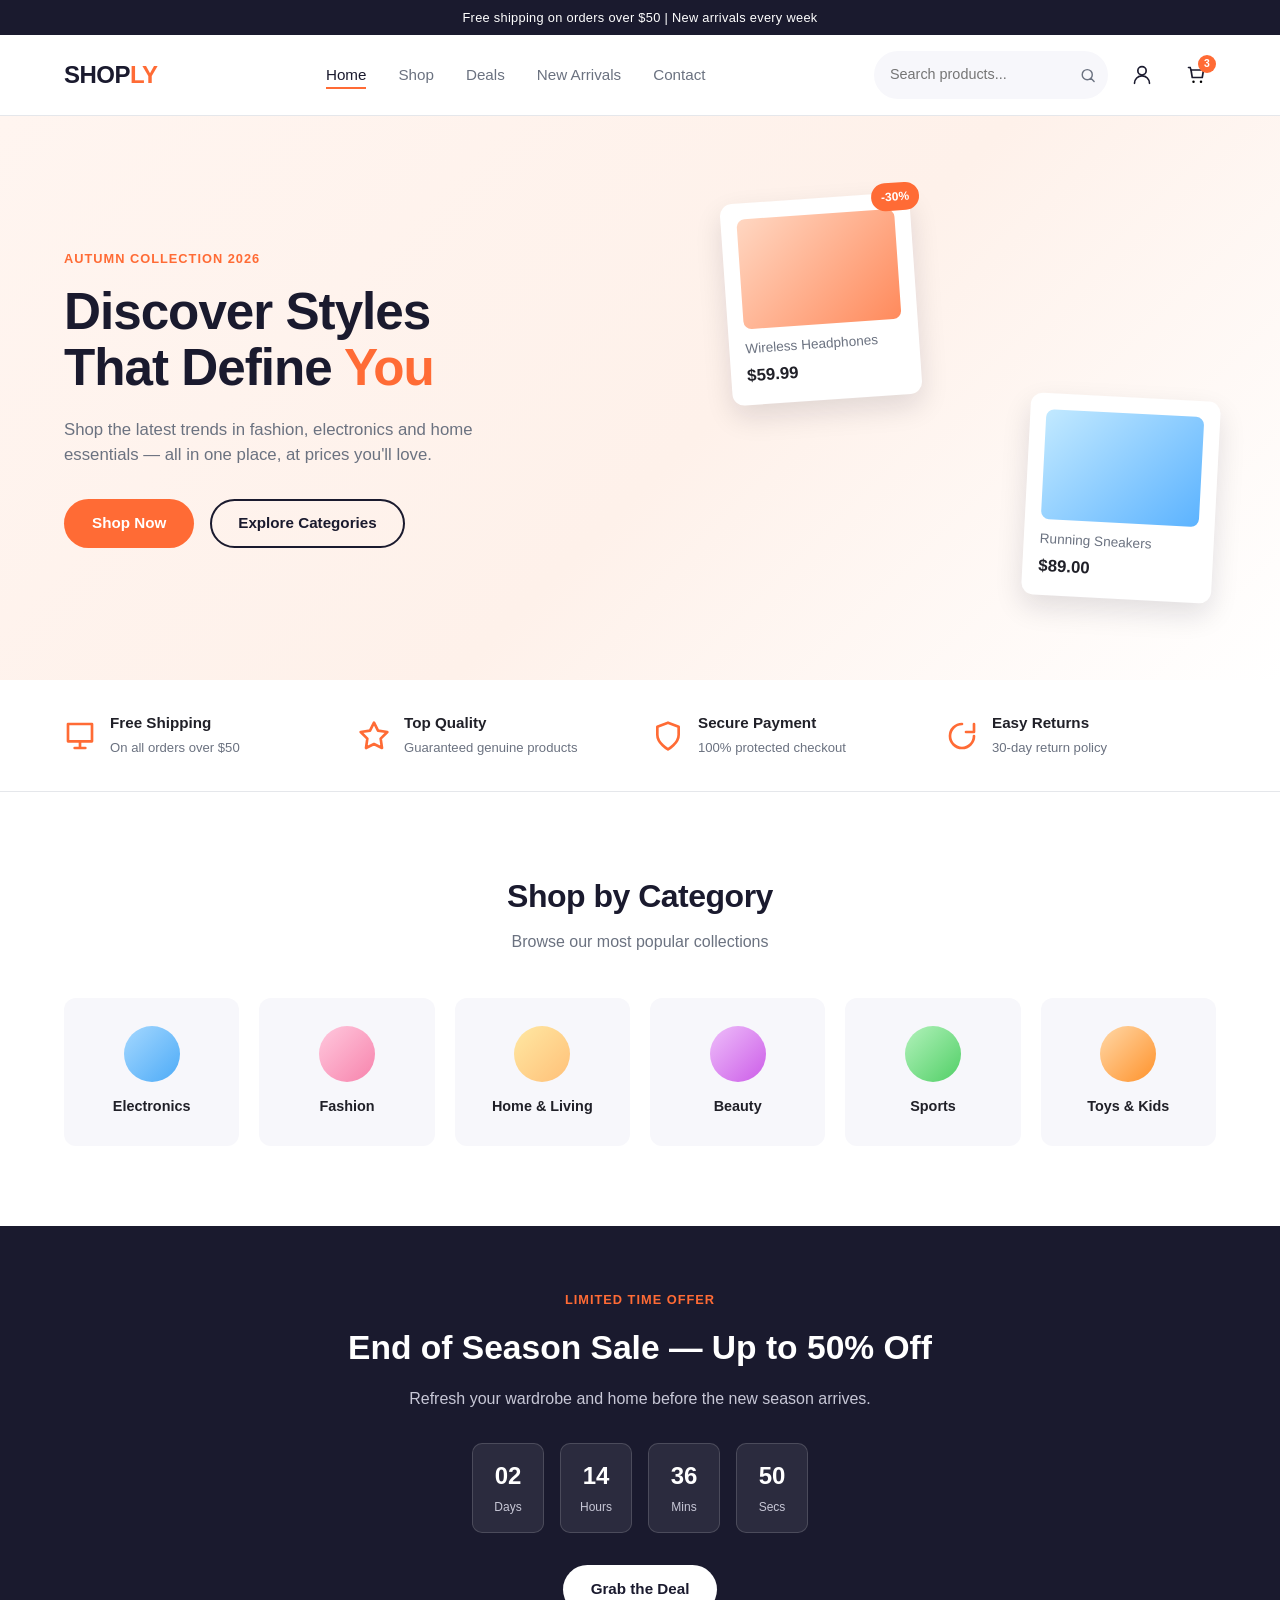
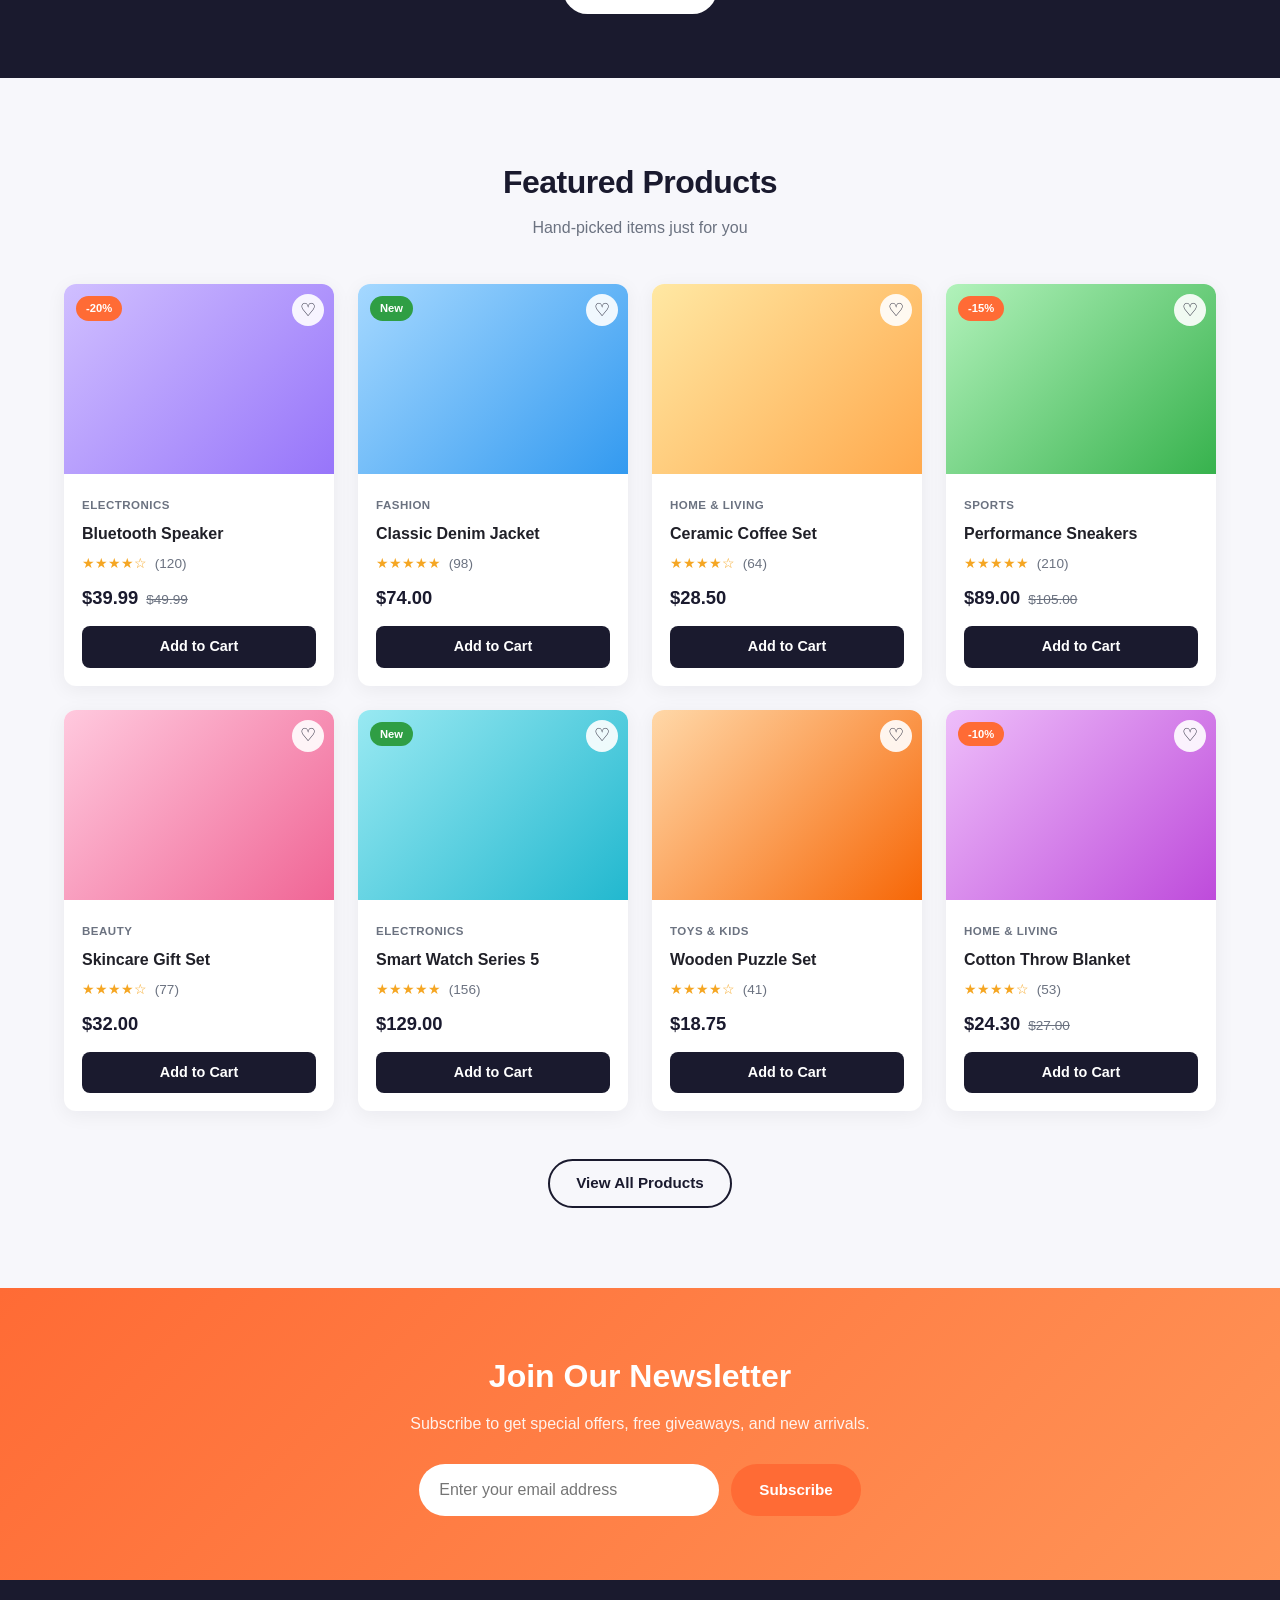
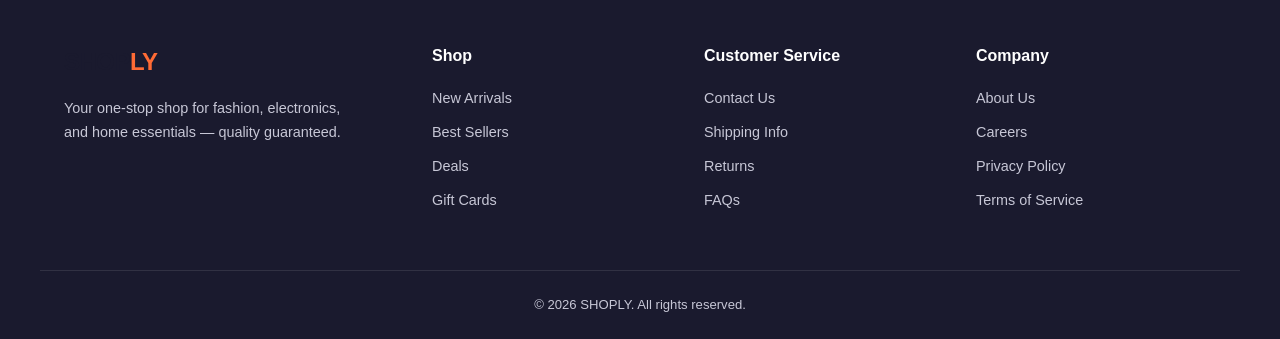
==== index.html @ c8c4f8ac "Make the homepage of website" ====
<!DOCTYPE html>
<html lang="en">
<head>
<meta charset="UTF-8">
<meta name="viewport" content="width=device-width, initial-scale=1.0">
<title>SHOPLY | Online Store</title>
<link rel="stylesheet" href="css/style.css">
</head>
<body>

  <!-- Top bar -->
  <div class="topbar">
    <p>Free shipping on orders over $50 | New arrivals every week</p>
  </div>

  <!-- Header -->
  <header class="header">
    <div class="container header-inner">
      <a href="#" class="logo">SHOP<span>LY</span></a>

      <nav class="nav">
        <ul>
          <li><a href="#" class="active">Home</a></li>
          <li><a href="#categories">Shop</a></li>
          <li><a href="#deals">Deals</a></li>
          <li><a href="#products">New Arrivals</a></li>
          <li><a href="#footer">Contact</a></li>
        </ul>
      </nav>

      <div class="header-actions">
        <div class="search-box">
          <input type="text" placeholder="Search products...">
          <button aria-label="Search">
            <svg viewBox="0 0 24 24"><path d="M21 21l-4.35-4.35m1.85-5.15a7 7 0 11-14 0 7 7 0 0114 0z" stroke="currentColor" stroke-width="2" fill="none" stroke-linecap="round"/></svg>
          </button>
        </div>
        <button class="icon-btn" aria-label="Account">
          <svg viewBox="0 0 24 24"><path d="M12 12a5 5 0 100-10 5 5 0 000 10zM3 22c0-4.97 4.03-9 9-9s9 4.03 9 9" stroke="currentColor" stroke-width="2" fill="none" stroke-linecap="round"/></svg>
        </button>
        <button class="icon-btn cart-btn" aria-label="Cart">
          <svg viewBox="0 0 24 24"><path d="M6 6h15l-1.5 9h-12z" stroke="currentColor" stroke-width="2" fill="none" stroke-linejoin="round"/><circle cx="9" cy="20" r="1.5"/><circle cx="18" cy="20" r="1.5"/><path d="M3 3h2l1 3" stroke="currentColor" stroke-width="2" fill="none" stroke-linecap="round"/></svg>
          <span class="cart-count">3</span>
        </button>
      </div>
    </div>
  </header>

  <!-- Hero -->
  <section class="hero">
    <div class="container hero-inner">
      <div class="hero-text">
        <p class="hero-tag">Autumn Collection 2026</p>
        <h1>Discover Styles <br> That Define <span>You</span></h1>
        <p class="hero-desc">Shop the latest trends in fashion, electronics and home essentials — all in one place, at prices you'll love.</p>
        <div class="hero-buttons">
          <a href="#products" class="btn btn-primary">Shop Now</a>
          <a href="#categories" class="btn btn-outline">Explore Categories</a>
        </div>
      </div>
      <div class="hero-visual">
        <div class="hero-card hero-card-1">
          <span class="badge">-30%</span>
          <div class="hero-card-thumb thumb-a"></div>
          <p>Wireless Headphones</p>
          <strong>$59.99</strong>
        </div>
        <div class="hero-card hero-card-2">
          <div class="hero-card-thumb thumb-b"></div>
          <p>Running Sneakers</p>
          <strong>$89.00</strong>
        </div>
      </div>
    </div>
  </section>

  <!-- Features strip -->
  <section class="features">
    <div class="container features-grid">
      <div class="feature">
        <svg viewBox="0 0 24 24"><path d="M3 3h18v13H3zM8 21h8M12 16v5" stroke="currentColor" stroke-width="2" fill="none" stroke-linecap="round" stroke-linejoin="round"/></svg>
        <div><strong>Free Shipping</strong><span>On all orders over $50</span></div>
      </div>
      <div class="feature">
        <svg viewBox="0 0 24 24"><path d="M12 2l3 6 7 1-5 5 1 7-6-3-6 3 1-7-5-5 7-1z" stroke="currentColor" stroke-width="2" fill="none" stroke-linejoin="round"/></svg>
        <div><strong>Top Quality</strong><span>Guaranteed genuine products</span></div>
      </div>
      <div class="feature">
        <svg viewBox="0 0 24 24"><path d="M12 22s8-4.5 8-11V5l-8-3-8 3v6c0 6.5 8 11 8 11z" stroke="currentColor" stroke-width="2" fill="none" stroke-linejoin="round"/></svg>
        <div><strong>Secure Payment</strong><span>100% protected checkout</span></div>
      </div>
      <div class="feature">
        <svg viewBox="0 0 24 24"><path d="M21 12a9 9 0 11-9-9" stroke="currentColor" stroke-width="2" fill="none" stroke-linecap="round"/><path d="M21 3v6h-6" stroke="currentColor" stroke-width="2" fill="none" stroke-linecap="round" stroke-linejoin="round"/></svg>
        <div><strong>Easy Returns</strong><span>30-day return policy</span></div>
      </div>
    </div>
  </section>

  <!-- Categories -->
  <section class="categories" id="categories">
    <div class="container">
      <div class="section-heading">
        <h2>Shop by Category</h2>
        <p>Browse our most popular collections</p>
      </div>
      <div class="category-grid">
        <a href="#" class="category-card">
          <div class="category-icon cat-electronics"></div>
          <span>Electronics</span>
        </a>
        <a href="#" class="category-card">
          <div class="category-icon cat-fashion"></div>
          <span>Fashion</span>
        </a>
        <a href="#" class="category-card">
          <div class="category-icon cat-home"></div>
          <span>Home &amp; Living</span>
        </a>
        <a href="#" class="category-card">
          <div class="category-icon cat-beauty"></div>
          <span>Beauty</span>
        </a>
        <a href="#" class="category-card">
          <div class="category-icon cat-sports"></div>
          <span>Sports</span>
        </a>
        <a href="#" class="category-card">
          <div class="category-icon cat-toys"></div>
          <span>Toys &amp; Kids</span>
        </a>
      </div>
    </div>
  </section>

  <!-- Deal Banner -->
  <section class="deal-banner" id="deals">
    <div class="container deal-inner">
      <div class="deal-text">
        <p class="deal-tag">Limited Time Offer</p>
        <h2>End of Season Sale — Up to 50% Off</h2>
        <p>Refresh your wardrobe and home before the new season arrives.</p>
        <div class="countdown">
          <div class="count-box"><strong>02</strong><span>Days</span></div>
          <div class="count-box"><strong>14</strong><span>Hours</span></div>
          <div class="count-box"><strong>36</strong><span>Mins</span></div>
          <div class="count-box"><strong>50</strong><span>Secs</span></div>
        </div>
        <a href="#products" class="btn btn-light">Grab the Deal</a>
      </div>
    </div>
  </section>

  <!-- Products -->
  <section class="products" id="products">
    <div class="container">
      <div class="section-heading">
        <h2>Featured Products</h2>
        <p>Hand-picked items just for you</p>
      </div>

      <div class="product-grid">

        <article class="product-card">
          <div class="product-thumb thumb-1">
            <span class="tag tag-sale">-20%</span>
            <button class="wish-btn" aria-label="Add to wishlist">♡</button>
          </div>
          <div class="product-info">
            <span class="product-cat">Electronics</span>
            <h3>Bluetooth Speaker</h3>
            <div class="rating">★★★★☆ <span>(120)</span></div>
            <div class="price-row">
              <span class="price">$39.99</span>
              <span class="old-price">$49.99</span>
            </div>
            <button class="btn btn-add">Add to Cart</button>
          </div>
        </article>

        <article class="product-card">
          <div class="product-thumb thumb-2">
            <span class="tag tag-new">New</span>
            <button class="wish-btn" aria-label="Add to wishlist">♡</button>
          </div>
          <div class="product-info">
            <span class="product-cat">Fashion</span>
            <h3>Classic Denim Jacket</h3>
            <div class="rating">★★★★★ <span>(98)</span></div>
            <div class="price-row">
              <span class="price">$74.00</span>
            </div>
            <button class="btn btn-add">Add to Cart</button>
          </div>
        </article>

        <article class="product-card">
          <div class="product-thumb thumb-3">
            <button class="wish-btn" aria-label="Add to wishlist">♡</button>
          </div>
          <div class="product-info">
            <span class="product-cat">Home &amp; Living</span>
            <h3>Ceramic Coffee Set</h3>
            <div class="rating">★★★★☆ <span>(64)</span></div>
            <div class="price-row">
              <span class="price">$28.50</span>
            </div>
            <button class="btn btn-add">Add to Cart</button>
          </div>
        </article>

        <article class="product-card">
          <div class="product-thumb thumb-4">
            <span class="tag tag-sale">-15%</span>
            <button class="wish-btn" aria-label="Add to wishlist">♡</button>
          </div>
          <div class="product-info">
            <span class="product-cat">Sports</span>
            <h3>Performance Sneakers</h3>
            <div class="rating">★★★★★ <span>(210)</span></div>
            <div class="price-row">
              <span class="price">$89.00</span>
              <span class="old-price">$105.00</span>
            </div>
            <button class="btn btn-add">Add to Cart</button>
          </div>
        </article>

        <article class="product-card">
          <div class="product-thumb thumb-5">
            <button class="wish-btn" aria-label="Add to wishlist">♡</button>
          </div>
          <div class="product-info">
            <span class="product-cat">Beauty</span>
            <h3>Skincare Gift Set</h3>
            <div class="rating">★★★★☆ <span>(77)</span></div>
            <div class="price-row">
              <span class="price">$32.00</span>
            </div>
            <button class="btn btn-add">Add to Cart</button>
          </div>
        </article>

        <article class="product-card">
          <div class="product-thumb thumb-6">
            <span class="tag tag-new">New</span>
            <button class="wish-btn" aria-label="Add to wishlist">♡</button>
          </div>
          <div class="product-info">
            <span class="product-cat">Electronics</span>
            <h3>Smart Watch Series 5</h3>
            <div class="rating">★★★★★ <span>(156)</span></div>
            <div class="price-row">
              <span class="price">$129.00</span>
            </div>
            <button class="btn btn-add">Add to Cart</button>
          </div>
        </article>

        <article class="product-card">
          <div class="product-thumb thumb-7">
            <button class="wish-btn" aria-label="Add to wishlist">♡</button>
          </div>
          <div class="product-info">
            <span class="product-cat">Toys &amp; Kids</span>
            <h3>Wooden Puzzle Set</h3>
            <div class="rating">★★★★☆ <span>(41)</span></div>
            <div class="price-row">
              <span class="price">$18.75</span>
            </div>
            <button class="btn btn-add">Add to Cart</button>
          </div>
        </article>

        <article class="product-card">
          <div class="product-thumb thumb-8">
            <span class="tag tag-sale">-10%</span>
            <button class="wish-btn" aria-label="Add to wishlist">♡</button>
          </div>
          <div class="product-info">
            <span class="product-cat">Home &amp; Living</span>
            <h3>Cotton Throw Blanket</h3>
            <div class="rating">★★★★☆ <span>(53)</span></div>
            <div class="price-row">
              <span class="price">$24.30</span>
              <span class="old-price">$27.00</span>
            </div>
            <button class="btn btn-add">Add to Cart</button>
          </div>
        </article>

      </div>

      <div class="view-more">
        <a href="#" class="btn btn-outline">View All Products</a>
      </div>
    </div>
  </section>

  <!-- Newsletter -->
  <section class="newsletter">
    <div class="container newsletter-inner">
      <h2>Join Our Newsletter</h2>
      <p>Subscribe to get special offers, free giveaways, and new arrivals.</p>
      <form class="newsletter-form">
        <input type="email" placeholder="Enter your email address" required>
        <button type="submit" class="btn btn-primary">Subscribe</button>
      </form>
    </div>
  </section>

  <!-- Footer -->
  <footer class="footer" id="footer">
    <div class="container footer-grid">
      <div class="footer-col">
        <a href="#" class="logo">SHOP<span>LY</span></a>
        <p>Your one-stop shop for fashion, electronics, and home essentials — quality guaranteed.</p>
      </div>
      <div class="footer-col">
        <h4>Shop</h4>
        <ul>
          <li><a href="#">New Arrivals</a></li>
          <li><a href="#">Best Sellers</a></li>
          <li><a href="#">Deals</a></li>
          <li><a href="#">Gift Cards</a></li>
        </ul>
      </div>
      <div class="footer-col">
        <h4>Customer Service</h4>
        <ul>
          <li><a href="#">Contact Us</a></li>
          <li><a href="#">Shipping Info</a></li>
          <li><a href="#">Returns</a></li>
          <li><a href="#">FAQs</a></li>
        </ul>
      </div>
      <div class="footer-col">
        <h4>Company</h4>
        <ul>
          <li><a href="#">About Us</a></li>
          <li><a href="#">Careers</a></li>
          <li><a href="#">Privacy Policy</a></li>
          <li><a href="#">Terms of Service</a></li>
        </ul>
      </div>
    </div>
    <div class="container footer-bottom">
      <p>&copy; 2026 SHOPLY. All rights reserved.</p>
    </div>
  </footer>

</body>
</html>
---- css/style.css ----
/* ============ Reset & Base ============ */
* {
  margin: 0;
  padding: 0;
  box-sizing: border-box;
}

:root {
  --primary: #ff6b35;
  --primary-dark: #e8551f;
  --dark: #1a1a2e;
  --gray-900: #202028;
  --gray-600: #6b7280;
  --gray-300: #e5e7eb;
  --gray-100: #f7f7fb;
  --white: #ffffff;
  --radius: 12px;
  --shadow: 0 4px 20px rgba(20, 20, 40, 0.06);
  --shadow-hover: 0 12px 28px rgba(20, 20, 40, 0.12);
}

body {
  font-family: "Segoe UI", Roboto, Helvetica, Arial, sans-serif;
  color: var(--gray-900);
  background: var(--white);
  line-height: 1.5;
}

img, svg {
  display: block;
  max-width: 100%;
}

svg {
  width: 20px;
  height: 20px;
}

a {
  text-decoration: none;
  color: inherit;
}

ul {
  list-style: none;
}

button {
  font: inherit;
  cursor: pointer;
  border: none;
  background: none;
}

.container {
  width: 100%;
  max-width: 1200px;
  margin: 0 auto;
  padding: 0 24px;
}

/* ============ Buttons ============ */
.btn {
  display: inline-block;
  padding: 13px 28px;
  border-radius: 999px;
  font-weight: 600;
  font-size: 0.95rem;
  transition: transform 0.15s ease, box-shadow 0.15s ease, background 0.15s ease;
  text-align: center;
}

.btn-primary {
  background: var(--primary);
  color: var(--white);
}
.btn-primary:hover {
  background: var(--primary-dark);
  transform: translateY(-2px);
  box-shadow: 0 8px 20px rgba(255, 107, 53, 0.35);
}

.btn-outline {
  background: transparent;
  color: var(--dark);
  border: 2px solid var(--dark);
  padding: 11px 26px;
}
.btn-outline:hover {
  background: var(--dark);
  color: var(--white);
}

.btn-light {
  background: var(--white);
  color: var(--dark);
}
.btn-light:hover {
  transform: translateY(-2px);
  box-shadow: 0 8px 20px rgba(0, 0, 0, 0.2);
}

.btn-add {
  width: 100%;
  background: var(--dark);
  color: var(--white);
  border-radius: 8px;
  padding: 10px 0;
  font-size: 0.9rem;
}
.btn-add:hover {
  background: var(--primary);
}

/* ============ Top Bar ============ */
.topbar {
  background: var(--dark);
  color: var(--white);
  text-align: center;
  font-size: 0.8rem;
  padding: 8px 16px;
  letter-spacing: 0.3px;
}

/* ============ Header ============ */
.header {
  position: sticky;
  top: 0;
  z-index: 100;
  background: var(--white);
  border-bottom: 1px solid var(--gray-300);
}

.header-inner {
  display: flex;
  align-items: center;
  justify-content: space-between;
  gap: 24px;
  padding-top: 16px;
  padding-bottom: 16px;
}

.logo {
  font-size: 1.5rem;
  font-weight: 800;
  letter-spacing: -0.5px;
  color: var(--dark);
  white-space: nowrap;
}
.logo span {
  color: var(--primary);
}

.nav ul {
  display: flex;
  gap: 32px;
}
.nav a {
  font-weight: 500;
  font-size: 0.95rem;
  color: var(--gray-600);
  position: relative;
  padding-bottom: 4px;
}
.nav a:hover,
.nav a.active {
  color: var(--dark);
}
.nav a.active::after {
  content: "";
  position: absolute;
  left: 0;
  bottom: -2px;
  width: 100%;
  height: 2px;
  background: var(--primary);
}

.header-actions {
  display: flex;
  align-items: center;
  gap: 14px;
}

.search-box {
  display: flex;
  align-items: center;
  background: var(--gray-100);
  border-radius: 999px;
  padding: 8px 6px 8px 16px;
  min-width: 220px;
}
.search-box input {
  border: none;
  background: transparent;
  outline: none;
  font: inherit;
  width: 100%;
  font-size: 0.9rem;
}
.search-box button {
  color: var(--gray-600);
  padding: 6px;
  display: flex;
}

.icon-btn {
  position: relative;
  width: 40px;
  height: 40px;
  display: flex;
  align-items: center;
  justify-content: center;
  border-radius: 50%;
  color: var(--dark);
  flex-shrink: 0;
}
.icon-btn:hover {
  background: var(--gray-100);
}

.cart-count {
  position: absolute;
  top: 0;
  right: 0;
  background: var(--primary);
  color: var(--white);
  font-size: 0.65rem;
  font-weight: 700;
  width: 18px;
  height: 18px;
  border-radius: 50%;
  display: flex;
  align-items: center;
  justify-content: center;
}

/* ============ Hero ============ */
.hero {
  background: linear-gradient(135deg, #fff5f0 0%, #fef1ea 55%, #ffffff 100%);
  overflow: hidden;
}

.hero-inner {
  display: grid;
  grid-template-columns: 1.1fr 0.9fr;
  align-items: center;
  gap: 40px;
  padding-top: 72px;
  padding-bottom: 72px;
}

.hero-tag {
  color: var(--primary);
  font-weight: 700;
  letter-spacing: 1px;
  text-transform: uppercase;
  font-size: 0.8rem;
  margin-bottom: 16px;
}

.hero-text h1 {
  font-size: 3.2rem;
  line-height: 1.1;
  font-weight: 800;
  letter-spacing: -1px;
  color: var(--dark);
}
.hero-text h1 span {
  color: var(--primary);
}

.hero-desc {
  margin-top: 20px;
  color: var(--gray-600);
  font-size: 1.05rem;
  max-width: 460px;
}

.hero-buttons {
  display: flex;
  gap: 16px;
  margin-top: 32px;
  flex-wrap: wrap;
}

.hero-visual {
  position: relative;
  display: flex;
  justify-content: center;
  align-items: center;
  height: 420px;
}

.hero-card {
  position: absolute;
  background: var(--white);
  border-radius: var(--radius);
  box-shadow: var(--shadow-hover);
  padding: 16px;
  width: 190px;
}

.hero-card p {
  font-size: 0.85rem;
  color: var(--gray-600);
  margin-top: 10px;
}

.hero-card strong {
  display: block;
  margin-top: 4px;
  font-size: 1.05rem;
}

.hero-card-1 {
  top: 10px;
  left: 10px;
  transform: rotate(-4deg);
}

.hero-card-2 {
  bottom: 10px;
  right: 0;
  transform: rotate(3deg);
}

.hero-card-thumb {
  height: 110px;
  border-radius: 8px;
}

.thumb-a { background: linear-gradient(135deg, #ffd7c2, #ff8a5c); }
.thumb-b { background: linear-gradient(135deg, #c2e9ff, #5cb3ff); }

.badge {
  position: absolute;
  top: -10px;
  right: -10px;
  background: var(--primary);
  color: var(--white);
  font-size: 0.75rem;
  font-weight: 700;
  padding: 5px 10px;
  border-radius: 999px;
}

/* ============ Features Strip ============ */
.features {
  border-bottom: 1px solid var(--gray-300);
}

.features-grid {
  display: grid;
  grid-template-columns: repeat(4, 1fr);
  gap: 24px;
  padding: 32px 24px;
}

.feature {
  display: flex;
  align-items: center;
  gap: 14px;
}
.feature svg {
  width: 32px;
  height: 32px;
  color: var(--primary);
  flex-shrink: 0;
}
.feature strong {
  display: block;
  font-size: 0.95rem;
}
.feature span {
  font-size: 0.82rem;
  color: var(--gray-600);
}

/* ============ Section Heading ============ */
.section-heading {
  text-align: center;
  max-width: 520px;
  margin: 0 auto 44px;
}
.section-heading h2 {
  font-size: 2rem;
  font-weight: 800;
  letter-spacing: -0.5px;
  color: var(--dark);
}
.section-heading p {
  margin-top: 10px;
  color: var(--gray-600);
}

/* ============ Categories ============ */
.categories {
  padding: 80px 0;
}

.category-grid {
  display: grid;
  grid-template-columns: repeat(6, 1fr);
  gap: 20px;
}

.category-card {
  display: flex;
  flex-direction: column;
  align-items: center;
  gap: 14px;
  padding: 28px 12px;
  border-radius: var(--radius);
  background: var(--gray-100);
  transition: transform 0.2s ease, box-shadow 0.2s ease;
}
.category-card:hover {
  transform: translateY(-6px);
  box-shadow: var(--shadow-hover);
  background: var(--white);
}

.category-card span {
  font-weight: 600;
  font-size: 0.9rem;
  text-align: center;
}

.category-icon {
  width: 56px;
  height: 56px;
  border-radius: 50%;
}

.cat-electronics { background: linear-gradient(135deg, #a5d8ff, #4dabf7); }
.cat-fashion { background: linear-gradient(135deg, #ffc9de, #f783ac); }
.cat-home { background: linear-gradient(135deg, #ffe8a3, #ffc078); }
.cat-beauty { background: linear-gradient(135deg, #eebefa, #cc5de8); }
.cat-sports { background: linear-gradient(135deg, #b2f2bb, #51cf66); }
.cat-toys { background: linear-gradient(135deg, #ffd8a8, #ff922b); }

/* ============ Deal Banner ============ */
.deal-banner {
  background: var(--dark);
  color: var(--white);
  padding: 64px 0;
}

.deal-inner {
  text-align: center;
}

.deal-tag {
  color: var(--primary);
  font-weight: 700;
  letter-spacing: 1px;
  text-transform: uppercase;
  font-size: 0.8rem;
  margin-bottom: 14px;
}

.deal-text h2 {
  font-size: 2.1rem;
  font-weight: 800;
  max-width: 600px;
  margin: 0 auto;
}

.deal-text > p:not(.deal-tag) {
  color: #c7c7d6;
  margin-top: 14px;
}

.countdown {
  display: flex;
  justify-content: center;
  gap: 16px;
  margin: 32px 0;
}

.count-box {
  background: rgba(255, 255, 255, 0.08);
  border: 1px solid rgba(255, 255, 255, 0.15);
  border-radius: 10px;
  padding: 14px 18px;
  min-width: 72px;
}
.count-box strong {
  display: block;
  font-size: 1.5rem;
  font-weight: 800;
}
.count-box span {
  font-size: 0.75rem;
  color: #c7c7d6;
}

/* ============ Products ============ */
.products {
  padding: 80px 0;
  background: var(--gray-100);
}

.product-grid {
  display: grid;
  grid-template-columns: repeat(4, 1fr);
  gap: 24px;
}

.product-card {
  background: var(--white);
  border-radius: var(--radius);
  overflow: hidden;
  box-shadow: var(--shadow);
  transition: transform 0.2s ease, box-shadow 0.2s ease;
}
.product-card:hover {
  transform: translateY(-6px);
  box-shadow: var(--shadow-hover);
}

.product-thumb {
  position: relative;
  height: 190px;
}

.thumb-1 { background: linear-gradient(135deg, #d0bfff, #9775fa); }
.thumb-2 { background: linear-gradient(135deg, #a5d8ff, #339af0); }
.thumb-3 { background: linear-gradient(135deg, #ffe8a3, #ffa94d); }
.thumb-4 { background: linear-gradient(135deg, #b2f2bb, #37b24d); }
.thumb-5 { background: linear-gradient(135deg, #ffc9de, #f06595); }
.thumb-6 { background: linear-gradient(135deg, #99e9f2, #22b8cf); }
.thumb-7 { background: linear-gradient(135deg, #ffd8a8, #f76707); }
.thumb-8 { background: linear-gradient(135deg, #eebefa, #be4bdb); }

.tag {
  position: absolute;
  top: 12px;
  left: 12px;
  font-size: 0.7rem;
  font-weight: 700;
  padding: 4px 10px;
  border-radius: 999px;
  color: var(--white);
}
.tag-sale { background: var(--primary); }
.tag-new { background: #2f9e44; }

.wish-btn {
  position: absolute;
  top: 10px;
  right: 10px;
  width: 32px;
  height: 32px;
  border-radius: 50%;
  background: rgba(255, 255, 255, 0.9);
  font-size: 1.1rem;
  display: flex;
  align-items: center;
  justify-content: center;
  color: var(--dark);
}
.wish-btn:hover {
  background: var(--primary);
  color: var(--white);
}

.product-info {
  padding: 18px;
}

.product-cat {
  font-size: 0.72rem;
  text-transform: uppercase;
  letter-spacing: 0.5px;
  color: var(--gray-600);
  font-weight: 600;
}

.product-info h3 {
  font-size: 1rem;
  margin: 6px 0 8px;
}

.rating {
  color: #f5a623;
  font-size: 0.85rem;
  margin-bottom: 10px;
}
.rating span {
  color: var(--gray-600);
  margin-left: 4px;
}

.price-row {
  display: flex;
  align-items: baseline;
  gap: 8px;
  margin-bottom: 14px;
}
.price {
  font-weight: 800;
  font-size: 1.15rem;
  color: var(--dark);
}
.old-price {
  text-decoration: line-through;
  color: var(--gray-600);
  font-size: 0.85rem;
}

.view-more {
  text-align: center;
  margin-top: 48px;
}

/* ============ Newsletter ============ */
.newsletter {
  background: linear-gradient(135deg, var(--primary), #ff9457);
  color: var(--white);
  padding: 64px 0;
  text-align: center;
}
.newsletter h2 {
  font-size: 2rem;
  font-weight: 800;
}
.newsletter p {
  margin-top: 12px;
  opacity: 0.9;
}

.newsletter-form {
  display: flex;
  justify-content: center;
  gap: 12px;
  margin-top: 28px;
  flex-wrap: wrap;
}
.newsletter-form input {
  border: none;
  outline: none;
  padding: 14px 20px;
  border-radius: 999px;
  min-width: 300px;
  font: inherit;
}

/* ============ Footer ============ */
.footer {
  background: var(--dark);
  color: #c7c7d6;
  padding-top: 64px;
}

.footer-grid {
  display: grid;
  grid-template-columns: 1.4fr 1fr 1fr 1fr;
  gap: 32px;
  padding-bottom: 48px;
  border-bottom: 1px solid rgba(255, 255, 255, 0.1);
}

.footer-col p {
  margin-top: 16px;
  font-size: 0.9rem;
  line-height: 1.7;
  max-width: 280px;
}

.footer-col h4 {
  color: var(--white);
  margin-bottom: 18px;
  font-size: 1rem;
}

.footer-col ul li {
  margin-bottom: 10px;
}
.footer-col ul a {
  font-size: 0.9rem;
  transition: color 0.15s ease;
}
.footer-col ul a:hover {
  color: var(--white);
}

.footer-bottom {
  padding: 24px;
  text-align: center;
  font-size: 0.82rem;
}

/* ============ Responsive ============ */
@media (max-width: 1024px) {
  .hero-inner {
    grid-template-columns: 1fr;
  }
  .hero-visual {
    height: 320px;
  }
  .category-grid {
    grid-template-columns: repeat(3, 1fr);
  }
  .product-grid {
    grid-template-columns: repeat(2, 1fr);
  }
  .footer-grid {
    grid-template-columns: 1fr 1fr;
  }
}

@media (max-width: 768px) {
  .nav {
    display: none;
  }
  .search-box {
    display: none;
  }
  .hero-text h1 {
    font-size: 2.2rem;
  }
  .features-grid {
    grid-template-columns: repeat(2, 1fr);
  }
  .countdown {
    flex-wrap: wrap;
  }
}

@media (max-width: 520px) {
  .category-grid {
    grid-template-columns: repeat(2, 1fr);
  }
  .product-grid {
    grid-template-columns: 1fr;
  }
  .footer-grid {
    grid-template-columns: 1fr;
  }
  .newsletter-form input {
    min-width: 0;
    width: 100%;
  }
}
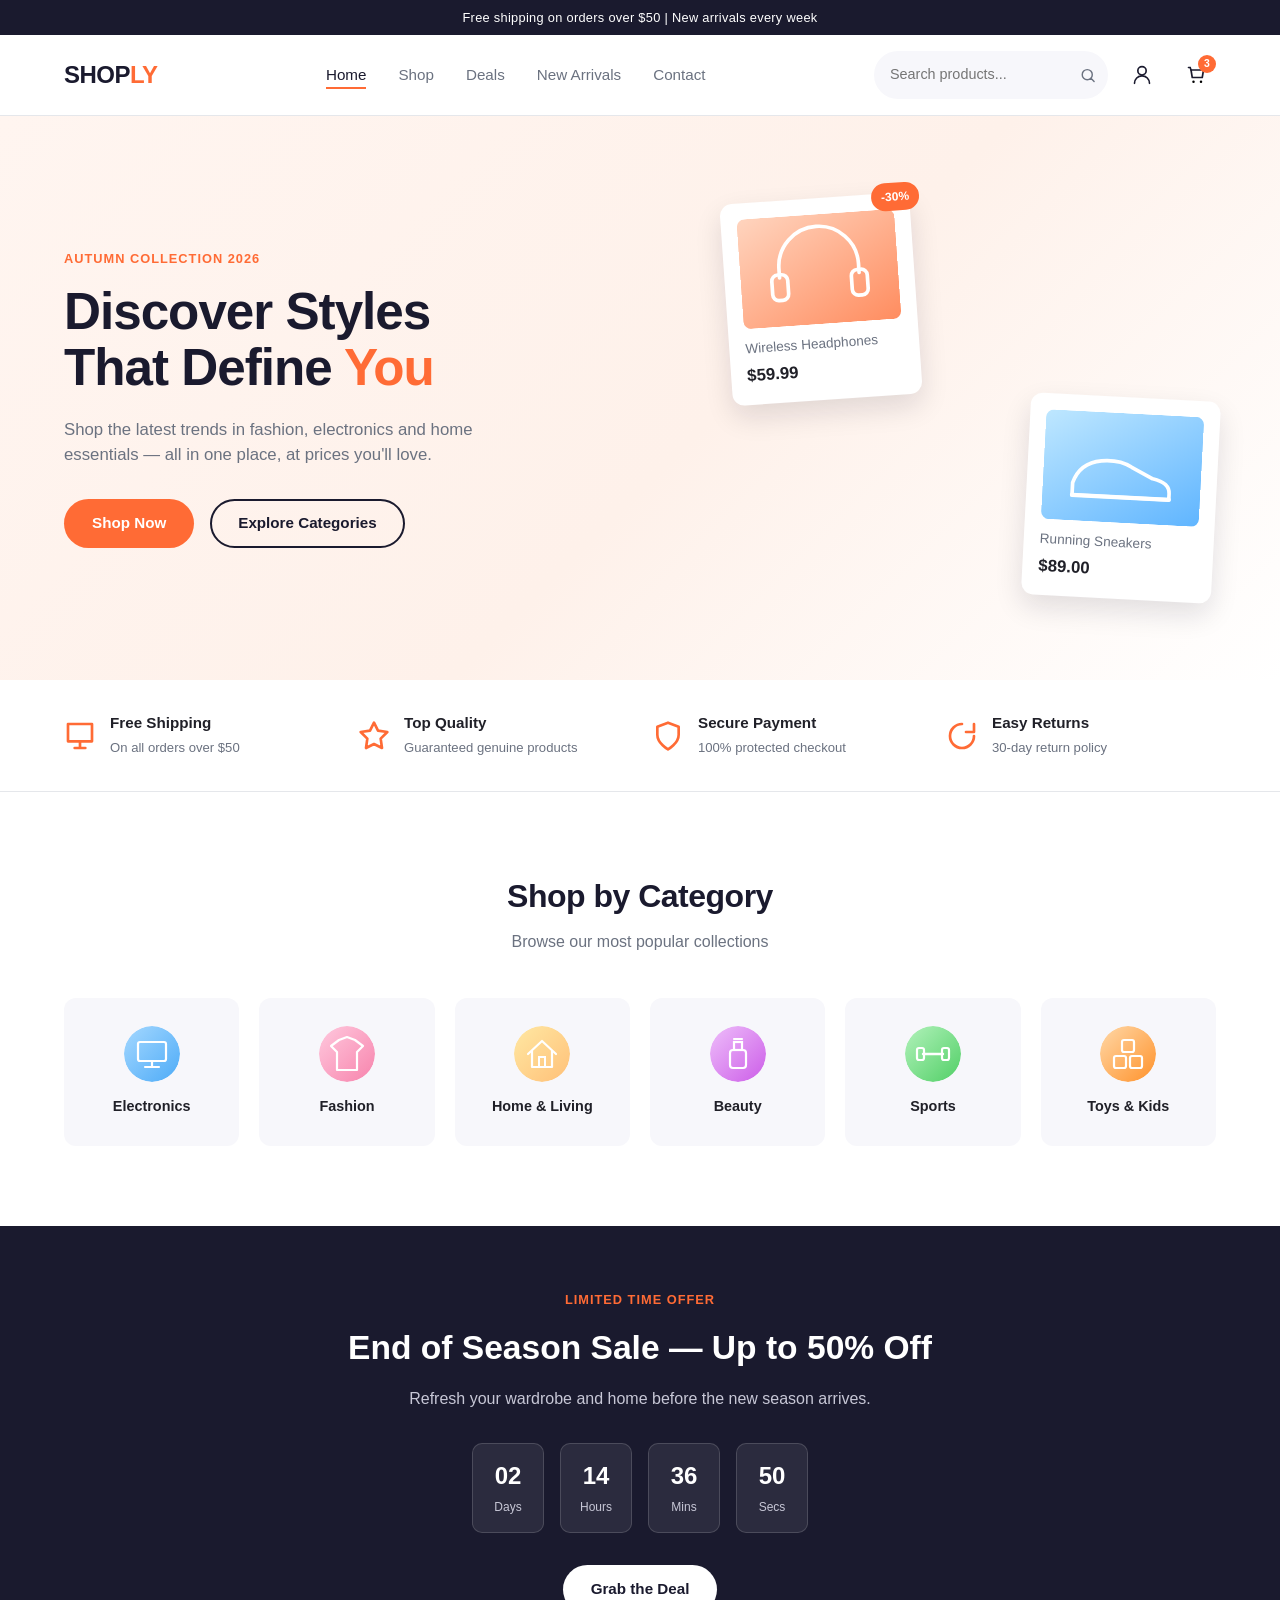
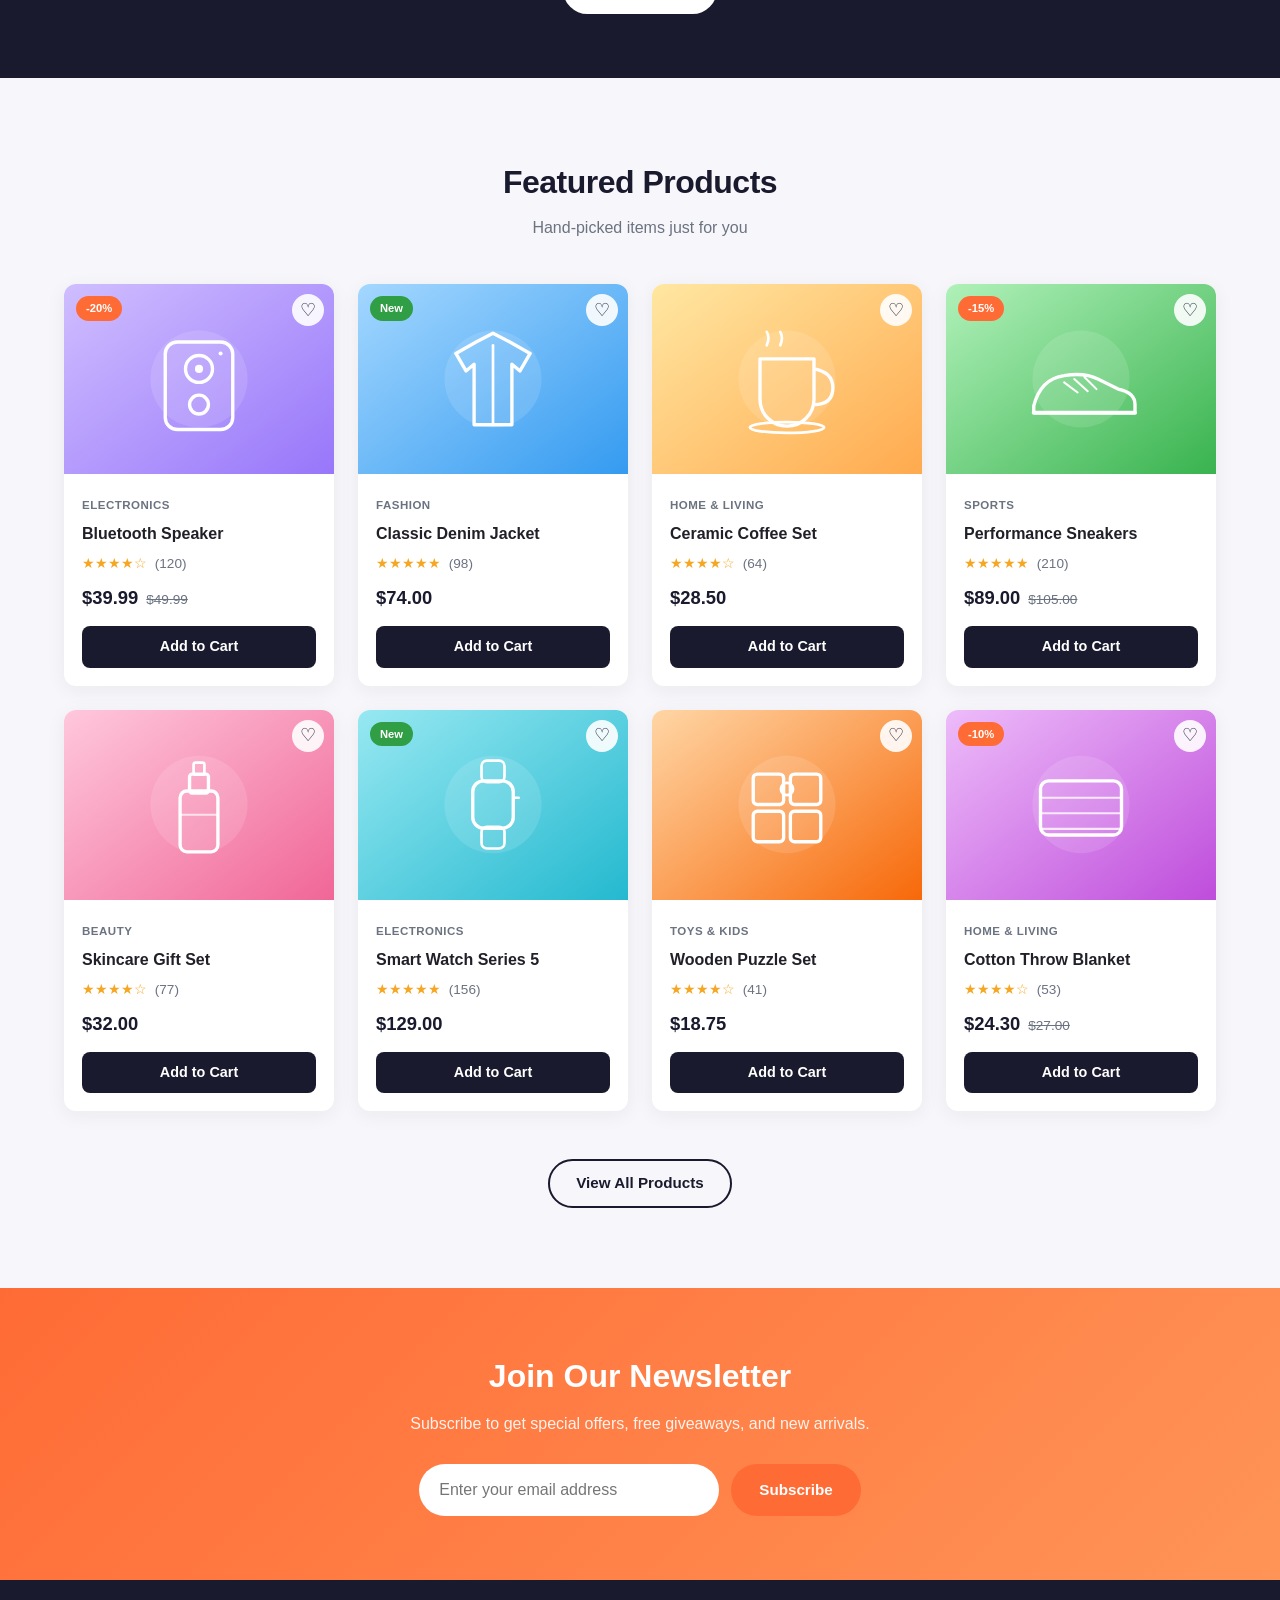
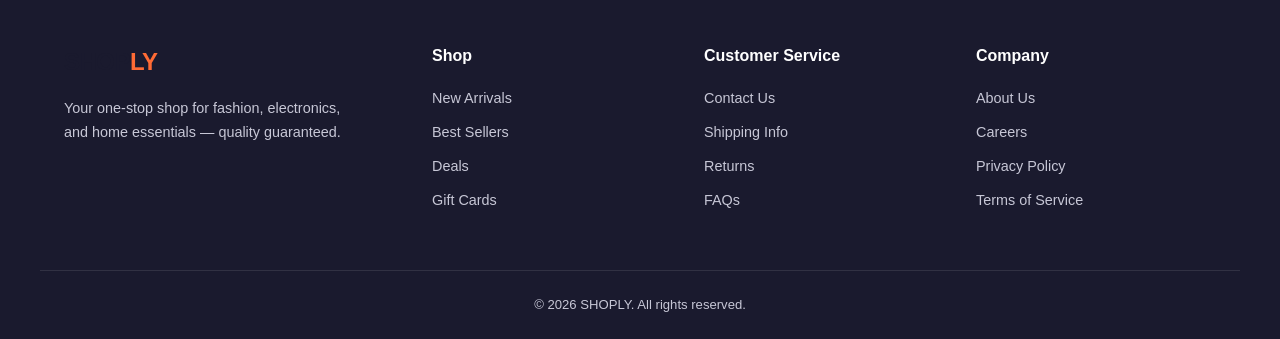
==== commit e8b877dc: "make the shop page and imp active bar" ====
--- a/index.html
+++ b/index.html
@@ -20,11 +20,11 @@
 
       <nav class="nav">
         <ul>
-          <li><a href="#" class="active">Home</a></li>
-          <li><a href="#categories">Shop</a></li>
-          <li><a href="#deals">Deals</a></li>
-          <li><a href="#products">New Arrivals</a></li>
-          <li><a href="#footer">Contact</a></li>
+          <li><a href="#home" class="active" data-nav>Home</a></li>
+          <li><a href="#categories" data-nav>Shop</a></li>
+          <li><a href="#deals" data-nav>Deals</a></li>
+          <li><a href="#products" data-nav>New Arrivals</a></li>
+          <li><a href="#footer" data-nav>Contact</a></li>
         </ul>
       </nav>
 
@@ -47,7 +47,7 @@
   </header>
 
   <!-- Hero -->
-  <section class="hero">
+  <section class="hero" id="home">
     <div class="container hero-inner">
       <div class="hero-text">
         <p class="hero-tag">Autumn Collection 2026</p>
@@ -61,12 +61,12 @@
       <div class="hero-visual">
         <div class="hero-card hero-card-1">
           <span class="badge">-30%</span>
-          <div class="hero-card-thumb thumb-a"></div>
+          <img class="hero-card-thumb" src="images/hero-headphones.svg" alt="Wireless Headphones">
           <p>Wireless Headphones</p>
           <strong>$59.99</strong>
         </div>
         <div class="hero-card hero-card-2">
-          <div class="hero-card-thumb thumb-b"></div>
+          <img class="hero-card-thumb" src="images/hero-sneakers.svg" alt="Running Sneakers">
           <p>Running Sneakers</p>
           <strong>$89.00</strong>
         </div>
@@ -105,27 +105,27 @@
       </div>
       <div class="category-grid">
         <a href="#" class="category-card">
-          <div class="category-icon cat-electronics"></div>
+          <img class="category-icon" src="images/cat-electronics.svg" alt="Electronics">
           <span>Electronics</span>
         </a>
         <a href="#" class="category-card">
-          <div class="category-icon cat-fashion"></div>
+          <img class="category-icon" src="images/cat-fashion.svg" alt="Fashion">
           <span>Fashion</span>
         </a>
         <a href="#" class="category-card">
-          <div class="category-icon cat-home"></div>
+          <img class="category-icon" src="images/cat-home.svg" alt="Home & Living">
           <span>Home &amp; Living</span>
         </a>
         <a href="#" class="category-card">
-          <div class="category-icon cat-beauty"></div>
+          <img class="category-icon" src="images/cat-beauty.svg" alt="Beauty">
           <span>Beauty</span>
         </a>
         <a href="#" class="category-card">
-          <div class="category-icon cat-sports"></div>
+          <img class="category-icon" src="images/cat-sports.svg" alt="Sports">
           <span>Sports</span>
         </a>
         <a href="#" class="category-card">
-          <div class="category-icon cat-toys"></div>
+          <img class="category-icon" src="images/cat-toys.svg" alt="Toys & Kids">
           <span>Toys &amp; Kids</span>
         </a>
       </div>
@@ -161,7 +161,8 @@
       <div class="product-grid">
 
         <article class="product-card">
-          <div class="product-thumb thumb-1">
+          <div class="product-thumb">
+            <img class="product-img" src="images/product-speaker.svg" alt="Bluetooth Speaker">
             <span class="tag tag-sale">-20%</span>
             <button class="wish-btn" aria-label="Add to wishlist">♡</button>
           </div>
@@ -178,7 +179,8 @@
         </article>
 
         <article class="product-card">
-          <div class="product-thumb thumb-2">
+          <div class="product-thumb">
+            <img class="product-img" src="images/product-jacket.svg" alt="Classic Denim Jacket">
             <span class="tag tag-new">New</span>
             <button class="wish-btn" aria-label="Add to wishlist">♡</button>
           </div>
@@ -194,7 +196,8 @@
         </article>
 
         <article class="product-card">
-          <div class="product-thumb thumb-3">
+          <div class="product-thumb">
+            <img class="product-img" src="images/product-coffee.svg" alt="Ceramic Coffee Set">
             <button class="wish-btn" aria-label="Add to wishlist">♡</button>
           </div>
           <div class="product-info">
@@ -209,7 +212,8 @@
         </article>
 
         <article class="product-card">
-          <div class="product-thumb thumb-4">
+          <div class="product-thumb">
+            <img class="product-img" src="images/product-sneakers.svg" alt="Performance Sneakers">
             <span class="tag tag-sale">-15%</span>
             <button class="wish-btn" aria-label="Add to wishlist">♡</button>
           </div>
@@ -226,7 +230,8 @@
         </article>
 
         <article class="product-card">
-          <div class="product-thumb thumb-5">
+          <div class="product-thumb">
+            <img class="product-img" src="images/product-skincare.svg" alt="Skincare Gift Set">
             <button class="wish-btn" aria-label="Add to wishlist">♡</button>
           </div>
           <div class="product-info">
@@ -241,7 +246,8 @@
         </article>
 
         <article class="product-card">
-          <div class="product-thumb thumb-6">
+          <div class="product-thumb">
+            <img class="product-img" src="images/product-smartwatch.svg" alt="Smart Watch Series 5">
             <span class="tag tag-new">New</span>
             <button class="wish-btn" aria-label="Add to wishlist">♡</button>
           </div>
@@ -257,7 +263,8 @@
         </article>
 
         <article class="product-card">
-          <div class="product-thumb thumb-7">
+          <div class="product-thumb">
+            <img class="product-img" src="images/product-puzzle.svg" alt="Wooden Puzzle Set">
             <button class="wish-btn" aria-label="Add to wishlist">♡</button>
           </div>
           <div class="product-info">
@@ -272,7 +279,8 @@
         </article>
 
         <article class="product-card">
-          <div class="product-thumb thumb-8">
+          <div class="product-thumb">
+            <img class="product-img" src="images/product-blanket.svg" alt="Cotton Throw Blanket">
             <span class="tag tag-sale">-10%</span>
             <button class="wish-btn" aria-label="Add to wishlist">♡</button>
           </div>
@@ -348,5 +356,6 @@
     </div>
   </footer>
 
+  <script src="js/main.js" defer></script>
 </body>
 </html>
--- a/css/style.css
+++ b/css/style.css
@@ -326,12 +326,11 @@
 }
 
 .hero-card-thumb {
+  width: 100%;
   height: 110px;
   border-radius: 8px;
-}
-
-.thumb-a { background: linear-gradient(135deg, #ffd7c2, #ff8a5c); }
-.thumb-b { background: linear-gradient(135deg, #c2e9ff, #5cb3ff); }
+  object-fit: cover;
+}
 
 .badge {
   position: absolute;
@@ -431,14 +430,8 @@
   width: 56px;
   height: 56px;
   border-radius: 50%;
-}
-
-.cat-electronics { background: linear-gradient(135deg, #a5d8ff, #4dabf7); }
-.cat-fashion { background: linear-gradient(135deg, #ffc9de, #f783ac); }
-.cat-home { background: linear-gradient(135deg, #ffe8a3, #ffc078); }
-.cat-beauty { background: linear-gradient(135deg, #eebefa, #cc5de8); }
-.cat-sports { background: linear-gradient(135deg, #b2f2bb, #51cf66); }
-.cat-toys { background: linear-gradient(135deg, #ffd8a8, #ff922b); }
+  object-fit: cover;
+}
 
 /* ============ Deal Banner ============ */
 .deal-banner {
@@ -523,16 +516,14 @@
 .product-thumb {
   position: relative;
   height: 190px;
-}
-
-.thumb-1 { background: linear-gradient(135deg, #d0bfff, #9775fa); }
-.thumb-2 { background: linear-gradient(135deg, #a5d8ff, #339af0); }
-.thumb-3 { background: linear-gradient(135deg, #ffe8a3, #ffa94d); }
-.thumb-4 { background: linear-gradient(135deg, #b2f2bb, #37b24d); }
-.thumb-5 { background: linear-gradient(135deg, #ffc9de, #f06595); }
-.thumb-6 { background: linear-gradient(135deg, #99e9f2, #22b8cf); }
-.thumb-7 { background: linear-gradient(135deg, #ffd8a8, #f76707); }
-.thumb-8 { background: linear-gradient(135deg, #eebefa, #be4bdb); }
+  overflow: hidden;
+}
+
+.product-img {
+  width: 100%;
+  height: 100%;
+  object-fit: cover;
+}
 
 .tag {
   position: absolute;
